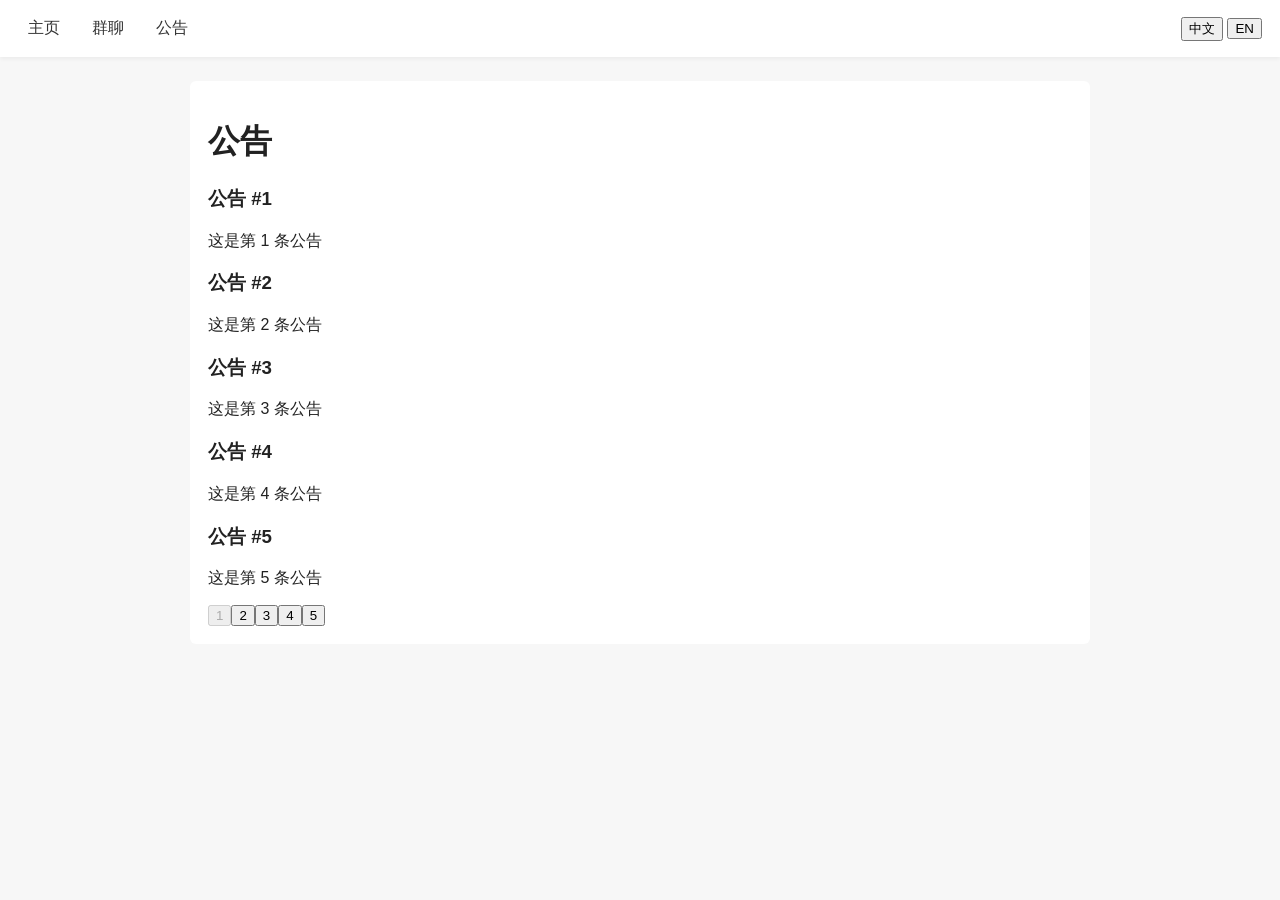
==== announcements.html @ 3dfa2e2a "update" ====
<!doctype html>
<html lang="zh-CN">
<head>
  <meta charset="utf-8" />
  <meta name="viewport" content="width=device-width,initial-scale=1" />
  <title>公告</title>
  <link rel="stylesheet" href="assets/style.css">
</head>
<body>
  <header>
    <nav>
      <a href="index.html" data-i18n="nav.home">主页</a>
      <a href="chat.html" data-i18n="nav.chat">群聊</a>
      <a href="announcements.html" data-i18n="nav.announcements">公告</a>
      <div class="lang-switch">
        <button id="lang-zh">中文</button>
        <button id="lang-en">EN</button>
      </div>
    </nav>
  </header>

  <main>
    <h1 data-i18n="ann.title">公告</h1>

    <section id="ann-list"></section>

    <div id="pagination"></div>
  </main>

  <script src="assets/app.js"></script>
  <script>
    document.addEventListener('DOMContentLoaded', function(){
      App.init();
      Announcements.init();
    });
  </script>
</body>
</html>
---- assets/style.css ----
*{box-sizing:border-box;font-family:Segoe UI, Roboto, "Microsoft YaHei", sans-serif}
body{margin:0;padding:0;background:#f7f7f7;color:#222}
header{background:#fff;padding:12px 18px;box-shadow:0 2px 4px rgba(0,0,0,0.05)}
nav{display:flex;gap:12px;align-items:center}
nav a{color:#333;text-decoration:none;padding:6px 10px;border-radius:4px}
nav a:hover{background:#eee}
.lang-switch{margin-left:auto}
main{max-width:900px;margin:24px auto;padding:18px;background:#fff;border-radius:6px}
#chat-window{height:320px;overflow:auto;border:1px solid #e2e2e2;padding:12px;border-radius:6px;margin-bottom:12px}
#messages{list-style:none;padding:0;margin:0}
#messages li{padding:8px;border-bottom:1px solid #f0f0f0}
#chat-form{display:flex;gap:8px}
#chat-form input{flex:1;padding:8px}
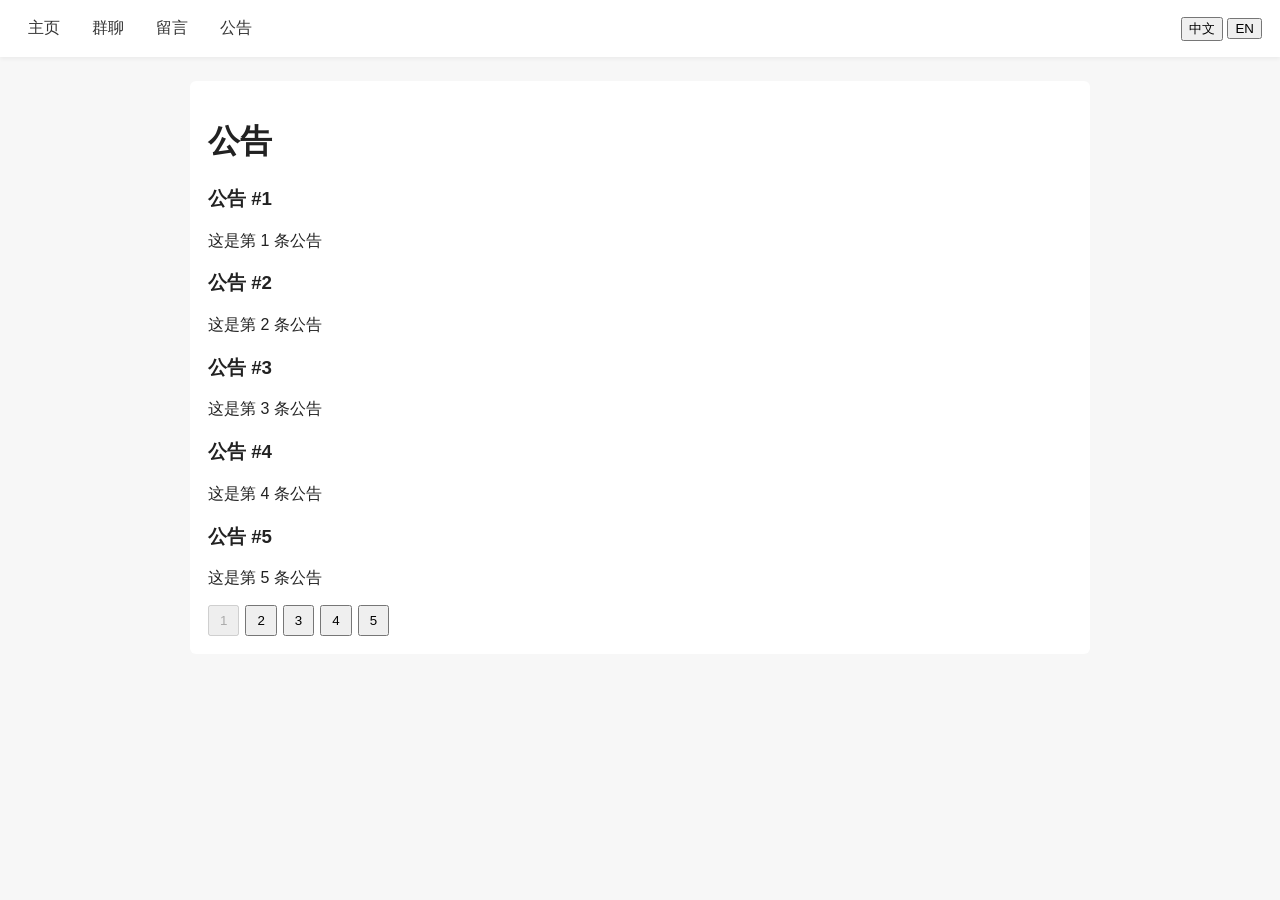
==== commit 5bda54a7: "test update" ====
--- a/announcements.html
+++ b/announcements.html
@@ -11,6 +11,7 @@
     <nav>
       <a href="index.html" data-i18n="nav.home">主页</a>
       <a href="chat.html" data-i18n="nav.chat">群聊</a>
+      <a href="messages.html" data-i18n="nav.messages">留言</a>
       <a href="announcements.html" data-i18n="nav.announcements">公告</a>
       <div class="lang-switch">
         <button id="lang-zh">中文</button>
--- a/assets/style.css
+++ b/assets/style.css
@@ -10,4 +10,13 @@
 #messages{list-style:none;padding:0;margin:0}
 #messages li{padding:8px;border-bottom:1px solid #f0f0f0}
 #chat-form{display:flex;gap:8px}
-#chat-form input{flex:1;padding:8px}+#chat-form input{flex:1;padding:8px}
+
+/* messages page styles */
+#messages-list .message-item{border-bottom:1px solid #eee;padding:12px 0}
+#message-form{display:flex;flex-direction:column;gap:8px;margin-top:12px}
+#message-form input,#message-form textarea{padding:8px;border:1px solid #ddd;border-radius:4px}
+#message-form textarea{min-height:120px;resize:vertical}
+#message-form button{align-self:flex-end;padding:8px 14px;border-radius:4px;background:#1976d2;color:#fff;border:none}
+#pagination{display:flex;gap:6px;margin-top:12px}
+#pagination button{padding:6px 10px}
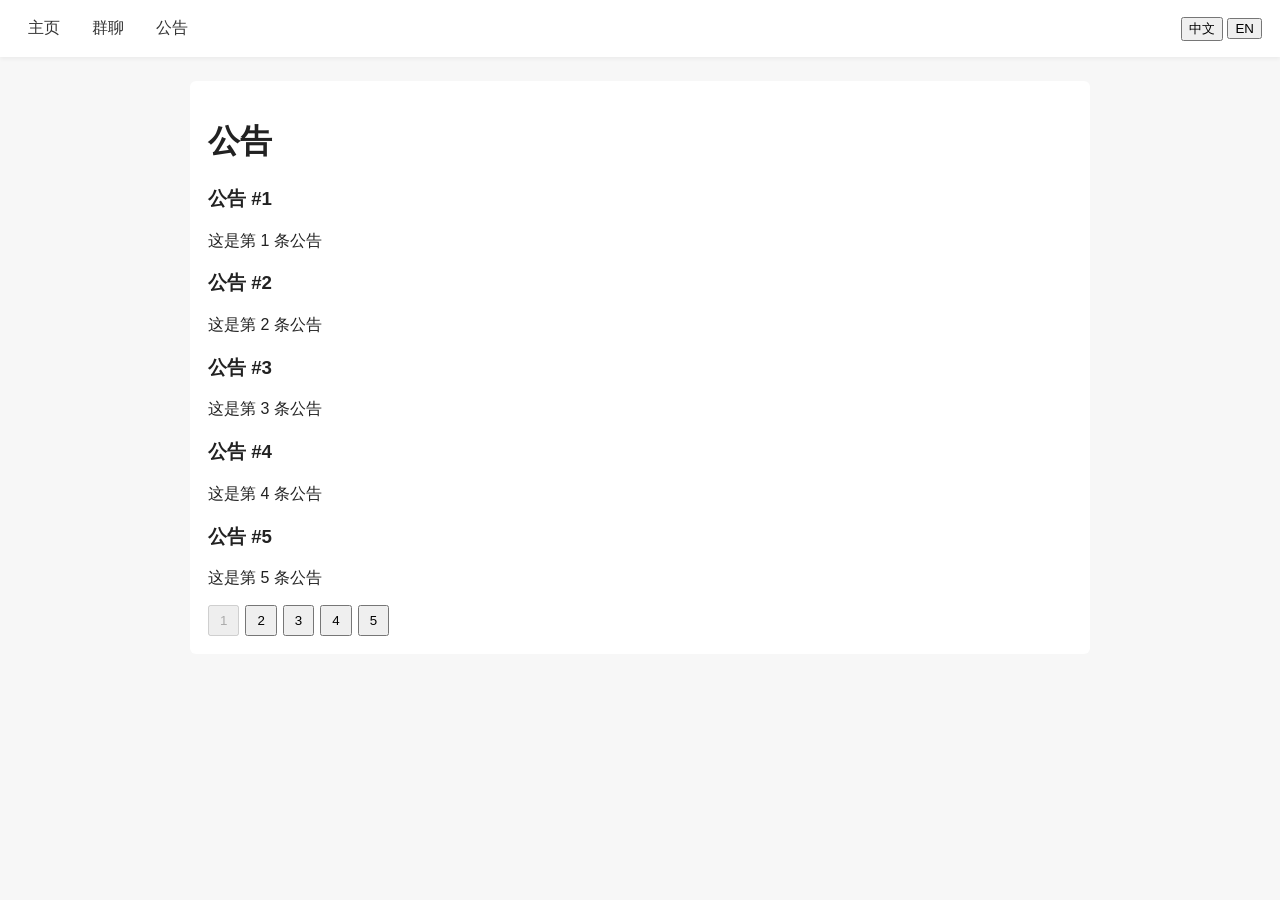
==== commit 62e9485a: "remove" ====
--- a/announcements.html
+++ b/announcements.html
@@ -11,7 +11,7 @@
     <nav>
       <a href="index.html" data-i18n="nav.home">主页</a>
       <a href="chat.html" data-i18n="nav.chat">群聊</a>
-      <a href="messages.html" data-i18n="nav.messages">留言</a>
+      <!-- messages link removed -->
       <a href="announcements.html" data-i18n="nav.announcements">公告</a>
       <div class="lang-switch">
         <button id="lang-zh">中文</button>
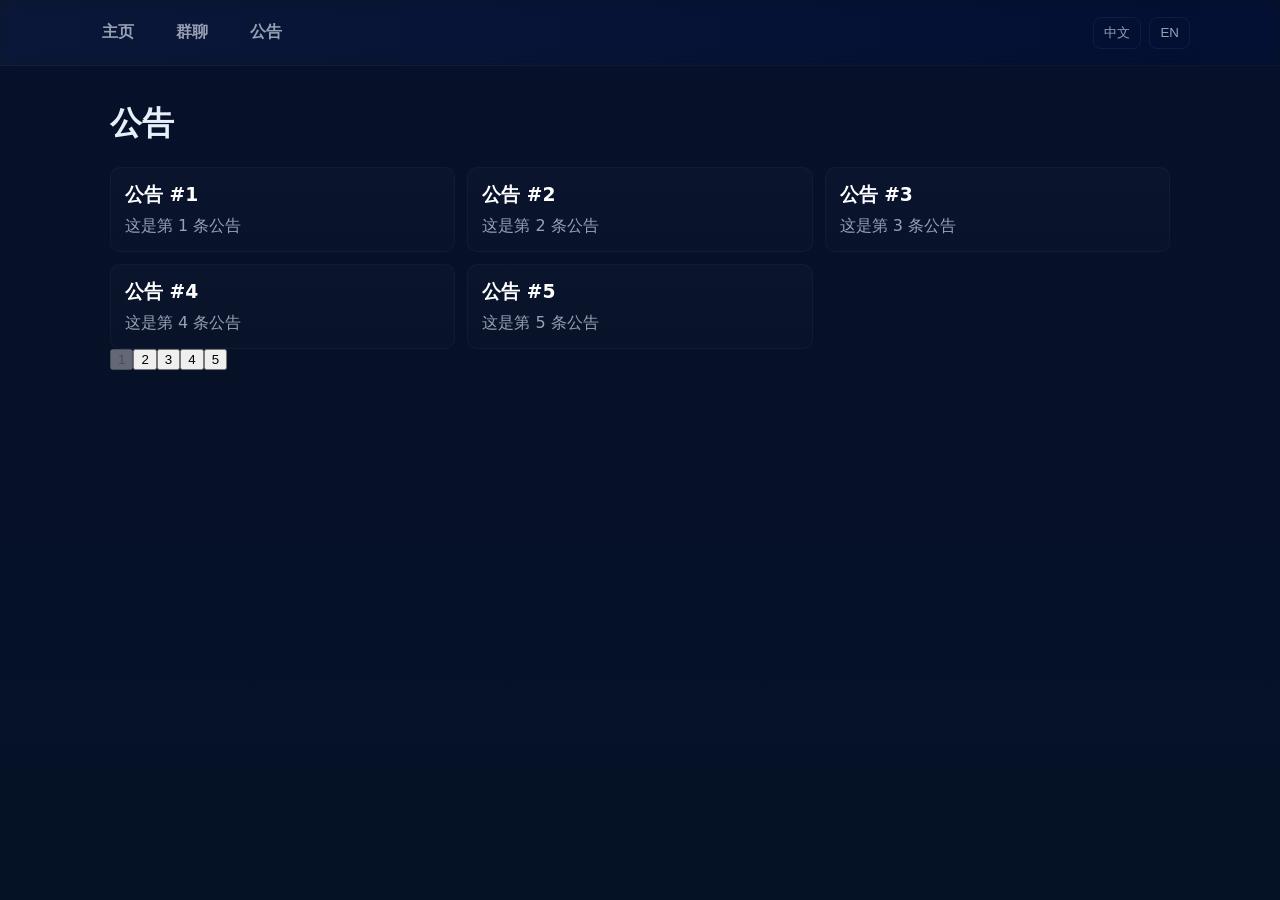
==== commit d1497469: "update" ====
--- a/announcements.html
+++ b/announcements.html
@@ -20,10 +20,10 @@
     </nav>
   </header>
 
-  <main>
+  <main class="container">
     <h1 data-i18n="ann.title">公告</h1>
 
-    <section id="ann-list"></section>
+    <section class="ann-list" id="ann-list"></section>
 
     <div id="pagination"></div>
   </main>
--- a/assets/style.css
+++ b/assets/style.css
@@ -1,22 +1,62 @@
-*{box-sizing:border-box;font-family:Segoe UI, Roboto, "Microsoft YaHei", sans-serif}
-body{margin:0;padding:0;background:#f7f7f7;color:#222}
-header{background:#fff;padding:12px 18px;box-shadow:0 2px 4px rgba(0,0,0,0.05)}
-nav{display:flex;gap:12px;align-items:center}
-nav a{color:#333;text-decoration:none;padding:6px 10px;border-radius:4px}
-nav a:hover{background:#eee}
-.lang-switch{margin-left:auto}
-main{max-width:900px;margin:24px auto;padding:18px;background:#fff;border-radius:6px}
-#chat-window{height:320px;overflow:auto;border:1px solid #e2e2e2;padding:12px;border-radius:6px;margin-bottom:12px}
+:root{
+  --bg:#0f1724; /* deep navy */
+  --card:#0b1220;
+  --muted:#98a0b3;
+  --accent:#4f46e5; /* indigo */
+  --glass: rgba(255,255,255,0.04);
+  --radius:12px;
+}
+*{box-sizing:border-box}
+html,body{height:100%}
+body{margin:0;font-family:Inter, "Segoe UI", Roboto, "Microsoft YaHei", system-ui, -apple-system, sans-serif;background:linear-gradient(180deg,#071029 0%,#051226 100%);color:#e6eef8;-webkit-font-smoothing:antialiased}
+header{backdrop-filter:saturate(140%) blur(8px);background:linear-gradient(90deg,rgba(255,255,255,0.03),transparent);position:sticky;top:0;z-index:40;padding:14px 28px;border-bottom:1px solid rgba(255,255,255,0.03)}
+nav{max-width:1100px;margin:0 auto;display:flex;align-items:center;gap:18px}
+nav a{color:var(--muted);text-decoration:none;padding:8px 12px;border-radius:10px;font-weight:600}
+nav a:hover{color:#fff;background:linear-gradient(90deg,rgba(255,255,255,0.03),transparent)}
+.brand{font-weight:700;color:#fff;margin-right:6px}
+.lang-switch{margin-left:auto;display:flex;gap:8px}
+.lang-switch button{background:transparent;border:1px solid rgba(255,255,255,0.05);color:var(--muted);padding:6px 10px;border-radius:8px;cursor:pointer}
+.lang-switch button:hover{color:#fff;border-color:rgba(255,255,255,0.12)}
+
+.container{max-width:1100px;margin:36px auto;padding:0 20px}
+.hero{display:flex;align-items:center;gap:24px;padding:28px;background:linear-gradient(180deg, rgba(255,255,255,0.02), rgba(255,255,255,0.01));border-radius:var(--radius);box-shadow:0 6px 30px rgba(2,6,23,0.6)}
+.hero .left{flex:1}
+.hero h1{margin:0;font-size:28px;color:#fff}
+.hero p{margin:8px 0 0;color:var(--muted);font-size:15px}
+.hero .cta{margin-top:16px}
+.btn{display:inline-block;background:linear-gradient(90deg,var(--accent),#06b6d4);color:#fff;padding:10px 16px;border-radius:10px;text-decoration:none;font-weight:600;box-shadow:0 6px 18px rgba(79,70,229,0.18)}
+
+.grid{display:grid;grid-template-columns:repeat(12,1fr);gap:18px;margin-top:20px}
+.card{grid-column:span 4;background:var(--card);padding:18px;border-radius:12px;border:1px solid rgba(255,255,255,0.03)}
+.server-card{grid-column:span 8;display:flex;flex-direction:column;gap:10px}
+.muted{color:var(--muted)}
+.small{font-size:13px;color:var(--muted)}
+
+#chat-window{height:380px;overflow:auto;border-radius:10px;padding:12px;background:var(--glass);border:1px solid rgba(255,255,255,0.03)}
 #messages{list-style:none;padding:0;margin:0}
-#messages li{padding:8px;border-bottom:1px solid #f0f0f0}
-#chat-form{display:flex;gap:8px}
-#chat-form input{flex:1;padding:8px}
+#messages li{padding:10px;border-radius:8px;margin-bottom:8px;background:linear-gradient(180deg, rgba(255,255,255,0.02), transparent)}
+#chat-form{display:flex;gap:8px;align-items:center;margin-top:12px}
+#chat-form input,#chat-form textarea{padding:10px;border-radius:8px;border:1px solid rgba(255,255,255,0.04);background:transparent;color:#fff}
+#chat-form input{min-width:160px}
+#chat-form button{padding:10px 14px;border-radius:8px;border:none;background:var(--accent);color:#fff;cursor:pointer}
 
-/* messages page styles */
-#messages-list .message-item{border-bottom:1px solid #eee;padding:12px 0}
-#message-form{display:flex;flex-direction:column;gap:8px;margin-top:12px}
-#message-form input,#message-form textarea{padding:8px;border:1px solid #ddd;border-radius:4px}
-#message-form textarea{min-height:120px;resize:vertical}
-#message-form button{align-self:flex-end;padding:8px 14px;border-radius:4px;background:#1976d2;color:#fff;border:none}
-#pagination{display:flex;gap:6px;margin-top:12px}
-#pagination button{padding:6px 10px}+.ann-list{display:grid;grid-template-columns:repeat(auto-fill,minmax(260px,1fr));gap:12px;margin-top:12px}
+.ann-item{background:linear-gradient(180deg, rgba(255,255,255,0.02), rgba(255,255,255,0.01));padding:14px;border-radius:10px;border:1px solid rgba(255,255,255,0.03)}
+.ann-item h3{margin:0 0 8px;color:#fff}
+.ann-item p{margin:0;color:var(--muted)}
+
+footer{max-width:1100px;margin:36px auto;padding:20px;color:var(--muted);text-align:center}
+
+@media (max-width:900px){
+  .hero{flex-direction:column;align-items:flex-start}
+  .grid{grid-template-columns:repeat(6,1fr)}
+  .server-card{grid-column:span 6}
+  .card{grid-column:span 6}
+}
+
+@media (max-width:520px){
+  nav{padding:0 6px}
+  .grid{grid-template-columns:repeat(1,1fr)}
+  .card,.server-card{grid-column:span 1}
+  .hero h1{font-size:20px}
+}
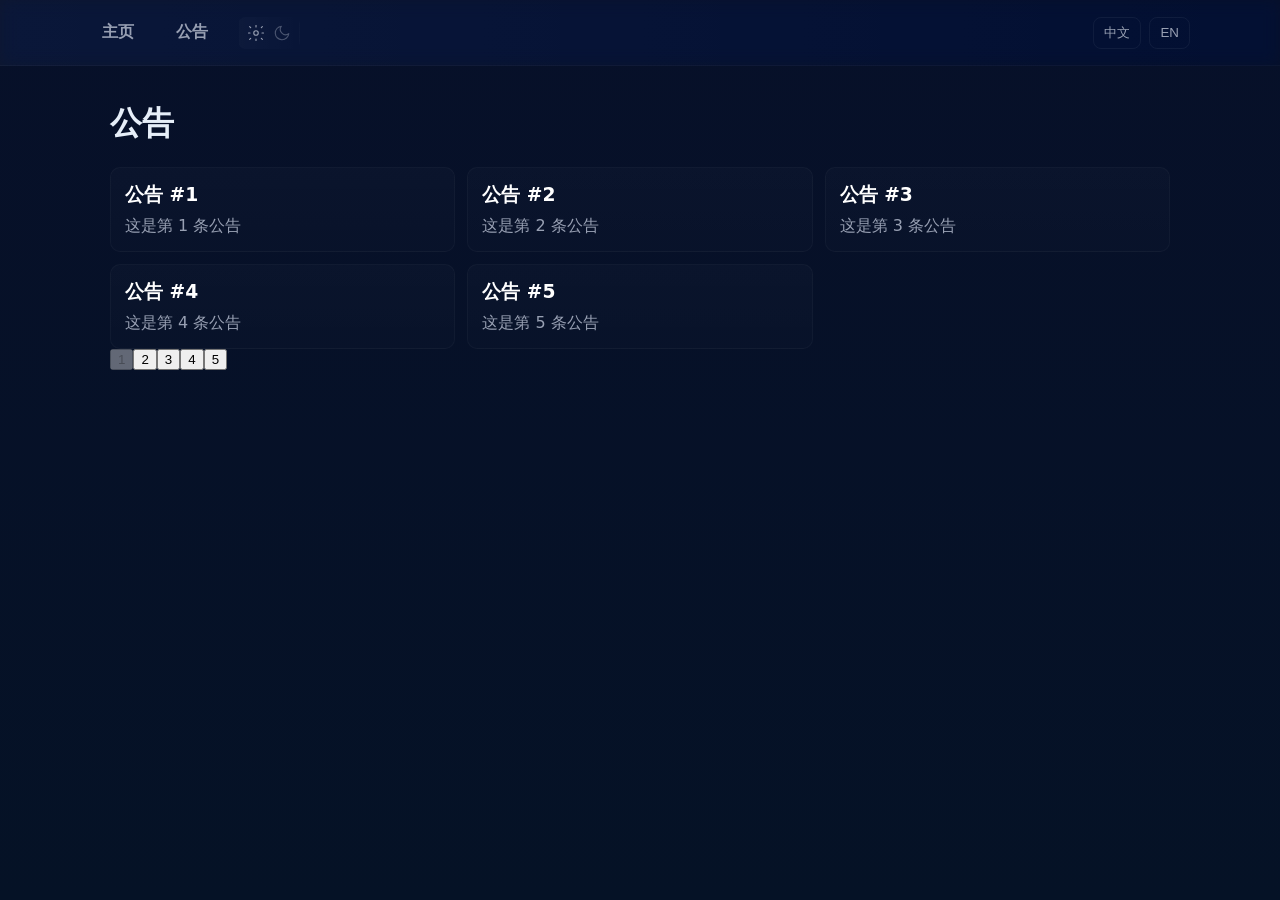
==== commit 0e73830c: "update" ====
--- a/announcements.html
+++ b/announcements.html
@@ -10,7 +10,7 @@
   <header>
     <nav>
       <a href="index.html" data-i18n="nav.home">主页</a>
-      <a href="chat.html" data-i18n="nav.chat">群聊</a>
+      <!-- chat removed -->
       <!-- messages link removed -->
       <a href="announcements.html" data-i18n="nav.announcements">公告</a>
       <div class="lang-switch">
--- a/assets/style.css
+++ b/assets/style.css
@@ -18,13 +18,44 @@
 .lang-switch button{background:transparent;border:1px solid rgba(255,255,255,0.05);color:var(--muted);padding:6px 10px;border-radius:8px;cursor:pointer}
 .lang-switch button:hover{color:#fff;border-color:rgba(255,255,255,0.12)}
 
+/* theme toggle button */
+.theme-toggle{display:inline-flex;align-items:center;gap:8px;padding:6px 8px;border-radius:8px;border:1px solid transparent;background:linear-gradient(90deg,rgba(255,255,255,0.02),transparent);color:var(--muted);cursor:pointer;font-weight:600}
+.theme-toggle:hover{border-color:rgba(255,255,255,0.06);color:#fff}
+.theme-toggle .icon{width:18px;height:18px;display:inline-block;transition:transform .35s ease,opacity .25s}
+.theme-toggle .icon svg{width:100%;height:100%;display:block}
+.theme-toggle.is-light{background:linear-gradient(90deg,rgba(0,0,0,0.03),transparent);color:var(--muted)}
+
+/* smooth transitions for theme change */
+body, header, .card, .btn, .server-card, .ann-item, .hero{transition:background-color .45s ease, color .35s ease, border-color .35s ease, box-shadow .45s ease}
+
+/* theme toggle animation */
+.theme-toggle.animating .icon{transform:rotate(20deg) scale(0.95)}
+.theme-toggle .icon.icon-moon{opacity:0.45;transform:translateY(0)}
+.theme-toggle.is-light .icon.icon-moon{opacity:1}
+.theme-toggle.is-light .icon.icon-sun{opacity:0.45}
+
+.theme-toggle[aria-pressed="true"]{box-shadow:0 6px 18px rgba(79,70,229,0.14)}
+
+
 .container{max-width:1100px;margin:36px auto;padding:0 20px}
 .hero{display:flex;align-items:center;gap:24px;padding:28px;background:linear-gradient(180deg, rgba(255,255,255,0.02), rgba(255,255,255,0.01));border-radius:var(--radius);box-shadow:0 6px 30px rgba(2,6,23,0.6)}
+.hero{position:relative;overflow:hidden}
+.hero::before{content:"";position:absolute;inset:0;background:radial-gradient(ellipse at center, rgba(79,70,229,0.06), transparent 25%), linear-gradient(90deg, rgba(6,182,212,0.02), rgba(79,70,229,0.02));mix-blend-mode:screen;pointer-events:none}
+.grid-bg{position:absolute;inset: -20% -10%;background-image:repeating-linear-gradient(0deg,rgba(255,255,255,0.02) 0 1px,transparent 1px 40px),repeating-linear-gradient(90deg,rgba(255,255,255,0.01) 0 1px,transparent 1px 40px);opacity:0.06;transform:translateZ(0);animation:moveGrid 20s linear infinite}
+
+@keyframes moveGrid{from{transform:translateY(0)}to{transform:translateY(-120px)}}
+
+.neon{color:var(--accent);text-shadow:0 0 8px rgba(79,70,229,0.6),0 0 24px rgba(6,182,212,0.08)}
+
+.terminal{background:rgba(3,7,18,0.6);border:1px solid rgba(79,70,229,0.12);padding:12px;border-radius:10px;font-family:ui-monospace, SFMono-Regular, Menlo, Monaco, "Roboto Mono", "Microsoft YaHei", monospace;color:#cfeefd}
+.terminal .line{opacity:0.9;font-size:13px}
 .hero .left{flex:1}
 .hero h1{margin:0;font-size:28px;color:#fff}
 .hero p{margin:8px 0 0;color:var(--muted);font-size:15px}
 .hero .cta{margin-top:16px}
 .btn{display:inline-block;background:linear-gradient(90deg,var(--accent),#06b6d4);color:#fff;padding:10px 16px;border-radius:10px;text-decoration:none;font-weight:600;box-shadow:0 6px 18px rgba(79,70,229,0.18)}
+
+.btn.ghost{background:transparent;border:1px solid rgba(255,255,255,0.06);box-shadow:none;color:#cfeefd}
 
 .grid{display:grid;grid-template-columns:repeat(12,1fr);gap:18px;margin-top:20px}
 .card{grid-column:span 4;background:var(--card);padding:18px;border-radius:12px;border:1px solid rgba(255,255,255,0.03)}
@@ -60,3 +91,26 @@
   .card,.server-card{grid-column:span 1}
   .hero h1{font-size:20px}
 }
+
+/* Light theme overrides */
+[data-theme="light"]{
+  --bg: #f6f9fc;
+  --card: #ffffff;
+  --muted: #596273;
+  --accent: #2563eb; /* blue */
+  --glass: rgba(3,7,18,0.03);
+  color-scheme: light;
+}
+
+/* Accessibility & focus */
+.skip-link{position:absolute;left:-9999px;top:auto;width:1px;height:1px;overflow:hidden}
+.skip-link:focus{left:8px;top:8px;width:auto;height:auto;background:#000;color:#fff;padding:8px 12px;border-radius:6px;z-index:9999}
+
+:focus{outline:none}
+:focus-visible{outline:3px solid rgba(79,70,229,0.6);outline-offset:3px;border-radius:6px}
+
+/* High contrast mode support */
+@media (prefers-contrast:more){
+  :root{--muted:#8892a6}
+  nav a{color:var(--muted)}
+}
